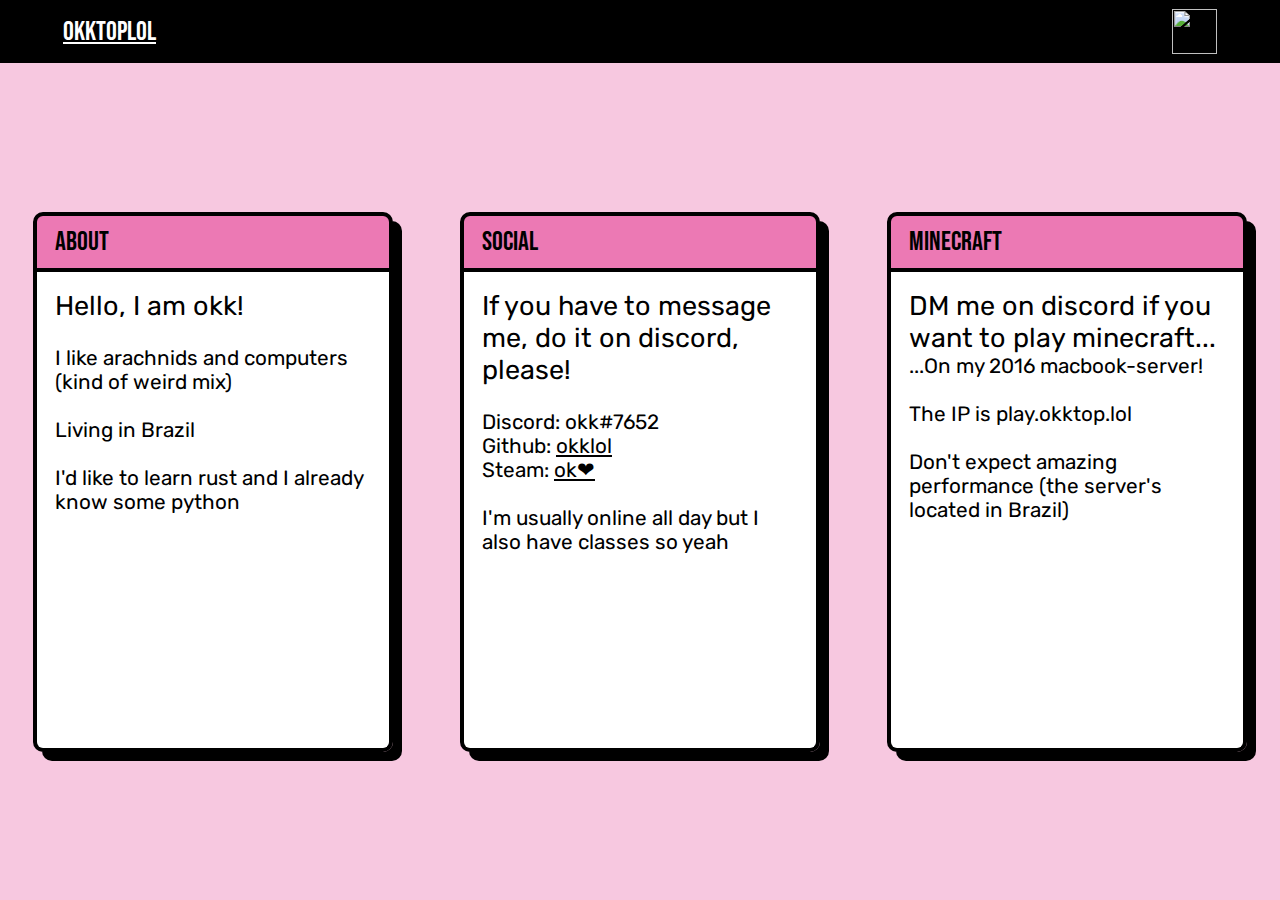
==== index.html @ e203a888 "Add files via upload" ====
<html lang="en">
<head>
    <meta charset="UTF-8">
    <meta http-equiv="X-UA-Compatible" content="IE=edge">
    <meta name="viewport" content="width=device-width, initial-scale=1.0">
    <link id="theme" rel="stylesheet" type="text/css" href="./styles.css" />
    <title>okktoplol</title>
</head>
<body>
    <div class="nav">
        <a href="index.html" class="bebas logo">okktoplol</a>
        <img class="logo-img" src="https://www.pinclipart.com/picdir/big/529-5290718_white-heart-icon-vector-png-clipart.png">
    </div>
    <div class="cards">
        <div>
            <div class="title bebas">
                about
            </div>
            <div class="card-content">
                <div class="card-text">
                    <span class="text-highlight">Hello, I am okk!</span><br><br>
                    I like arachnids and computers (kind of weird mix)<br><br>
                    Living in Brazil<br><br>
                    I'd like to learn rust and I already know some python<br><br>
                </div>
            </div>
        </div>
        <div>
            <div class="title bebas">
                social
            </div>
            <div class="card-content">
                <div class="card-text">
                    <span class="text-highlight">If you have to message me, do it on discord, please!</span><br><br>
                    Discord: okk#7652<br>
                    Github: <a href="https://github.com/okklol" target="_blank" rel="noopener noreferrer">okklol</a><br>
                    Steam: <a href="https://steamcommunity.com/id/oktoplol/" target="_blank" rel="noopener noreferrer">ok❤</a><br><br>

                    I'm usually online all day but I also have classes so yeah
                </div>
            </div>
        </div>
        <div>
            <div class="title bebas">
                minecraft
            </div>
            <div class="card-content">
                <div class="card-text">
                    <span class="text-highlight">DM me on discord if you want to play minecraft...</span><br>
                    ...On my 2016 macbook-server!<br><br>
                    The IP is play.okktop.lol<br><br>
                    Don't expect amazing performance (the server's located in Brazil)<br>

                </div>
            </div>
        </div>
    </div>
</body>
</html>
---- styles.css ----
@import url('https://fonts.googleapis.com/css2?family=Rubik&display=swap');
@import url('https://fonts.googleapis.com/css2?family=Bebas+Neue&display=swap');

:root {
    --black: #000000;
    --pink: #F7C8E0;
    --pink-hotter: hsl(329, 75%, 70%);
    --white: #ffffff;
    --title-height: 6vh;
    --card-height: 60vh;
    --nav-height: 7vh;
}

* {
    margin: 0;
    padding: 0;
    font-family: 'Rubik', sans-serif;
    font-size: 2.3vh;
    background-color: var(--pink);
    color: var(--black);
    overflow-wrap: anywhere;
}

a {
    background-color: inherit;
}

/* GENERIC */

.bebas {
    font-family: 'Bebas Neue', cursive;
    font-size: 3vh;
    background-color: inherit;
}

.text-highlight {
    font-size: 3vh;
    background-color: inherit;
}

/* NAV STYLES */

.nav {
    display: flex;
    align-items: center;
    justify-content: space-between;
    height: var(--nav-height);
    background-color: var(--black);
}

.nav > .logo {
    margin-left: var(--nav-height);
    color: var(--white);
}

.nav > .logo-img {
    margin-right: var(--nav-height);
    background-color: inherit;
    aspect-ratio: 1/1;
    width: 5vh;
}

/* CARDS STYLES */

.cards {
    display: flex;
    align-items: center;
    justify-content: space-around;
    height: calc(100vh - var(--nav-height));
}

.cards > * {
    display: flex;
    flex-direction: column;
    aspect-ratio: 2/3;
    height: var(--card-height);
    border-radius: 10px;
    transition: linear 0.2s;
    box-shadow: 1vh 1vh var(--black); 
}

.cards > *:nth-child(1):hover {
    transform: rotate(1deg) scale(1.06);
}

.cards > *:nth-child(2):hover {
    transform: rotate(-0.5deg) scale(1.07);
}

.cards > *:nth-child(3):hover {
    transform: rotate(1.5deg) scale(1.04);
}

.title {
    border: 0.5vh solid var(--black);
    display: flex;
    border-radius: 10px 10px 0 0;
    align-items: center;
    padding-left: 2vh;
    height: var(--title-height);
    background-color: var(--pink-hotter);
}

.card-content {
    border: solid var(--black);
    border-width: 0 0.5vh 0.5vh 0.5vh;
    height: calc(var(--card-height) - var(--title-height));
    background-color: var(--white);
    border-radius: 0 0 10px 10px;
}

.card-text {
    height: calc(((var(--card-height) - var(--title-height) - 2vh)/2));
    background-color: inherit;
    margin: 2vh;
}


@media only screen and (max-width: 1125px) {
    .cards {
        margin-top: 2vh;
        flex-direction: column;
        justify-content: space-between;
    }

    .cards > * {
        margin-top: 2vh;
    }

    .cards > *:nth-child(1):hover {
        transform: none;
    }
    
    .cards > *:nth-child(2):hover {
        transform: none;
    }
    
    .cards > *:nth-child(3):hover {
        transform: none;
    }

    .cards > *:nth-child(3) {
        margin-bottom: 2vh;
    }
}
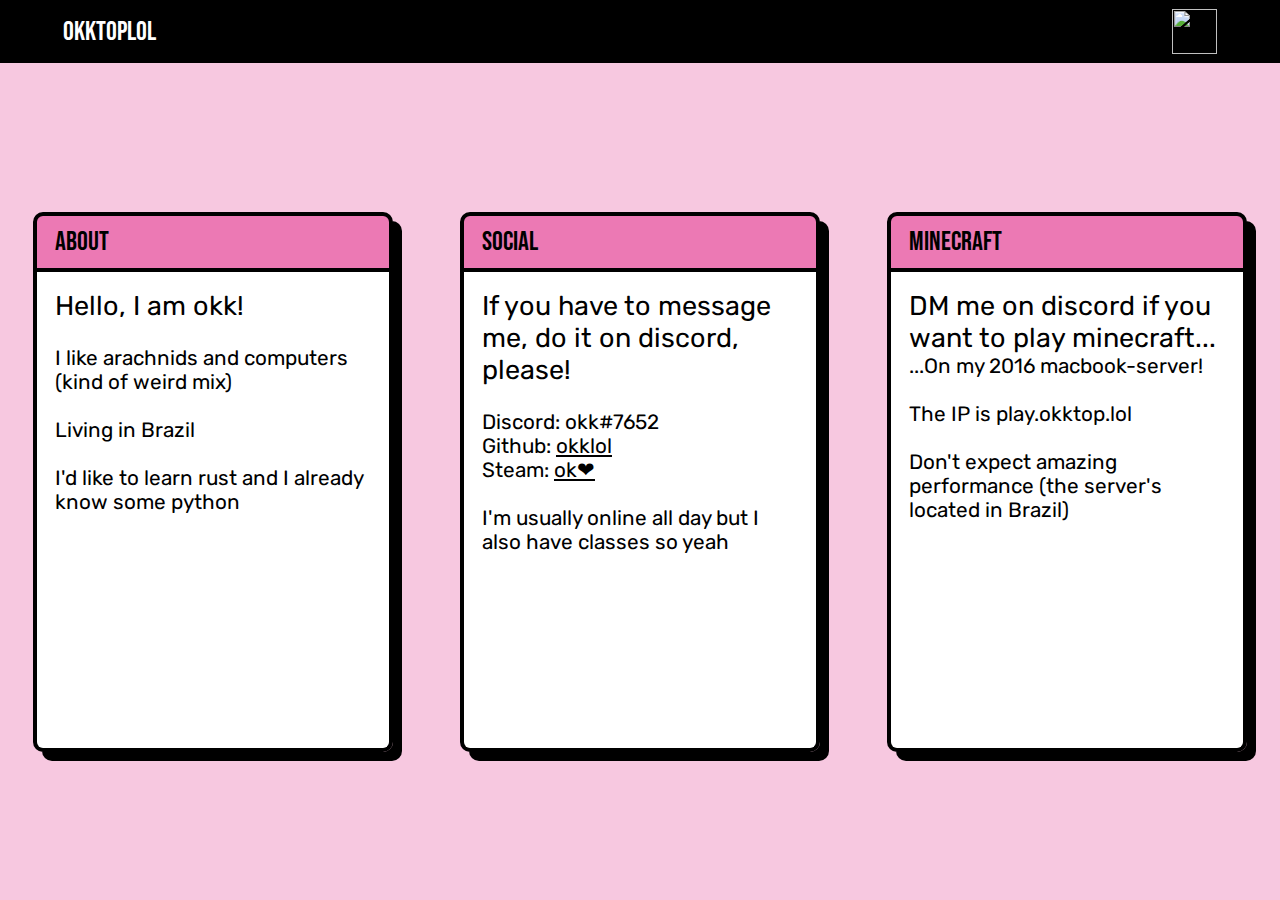
==== commit 46111ae8: "Update index.html" ====
--- a/index.html
+++ b/index.html
@@ -8,7 +8,7 @@
 </head>
 <body>
     <div class="nav">
-        <a href="index.html" class="bebas logo">okktoplol</a>
+        <p class="bebas logo">okktoplol</p>
         <img class="logo-img" src="https://www.pinclipart.com/picdir/big/529-5290718_white-heart-icon-vector-png-clipart.png">
     </div>
     <div class="cards">
@@ -56,4 +56,4 @@
         </div>
     </div>
 </body>
-</html>+</html>
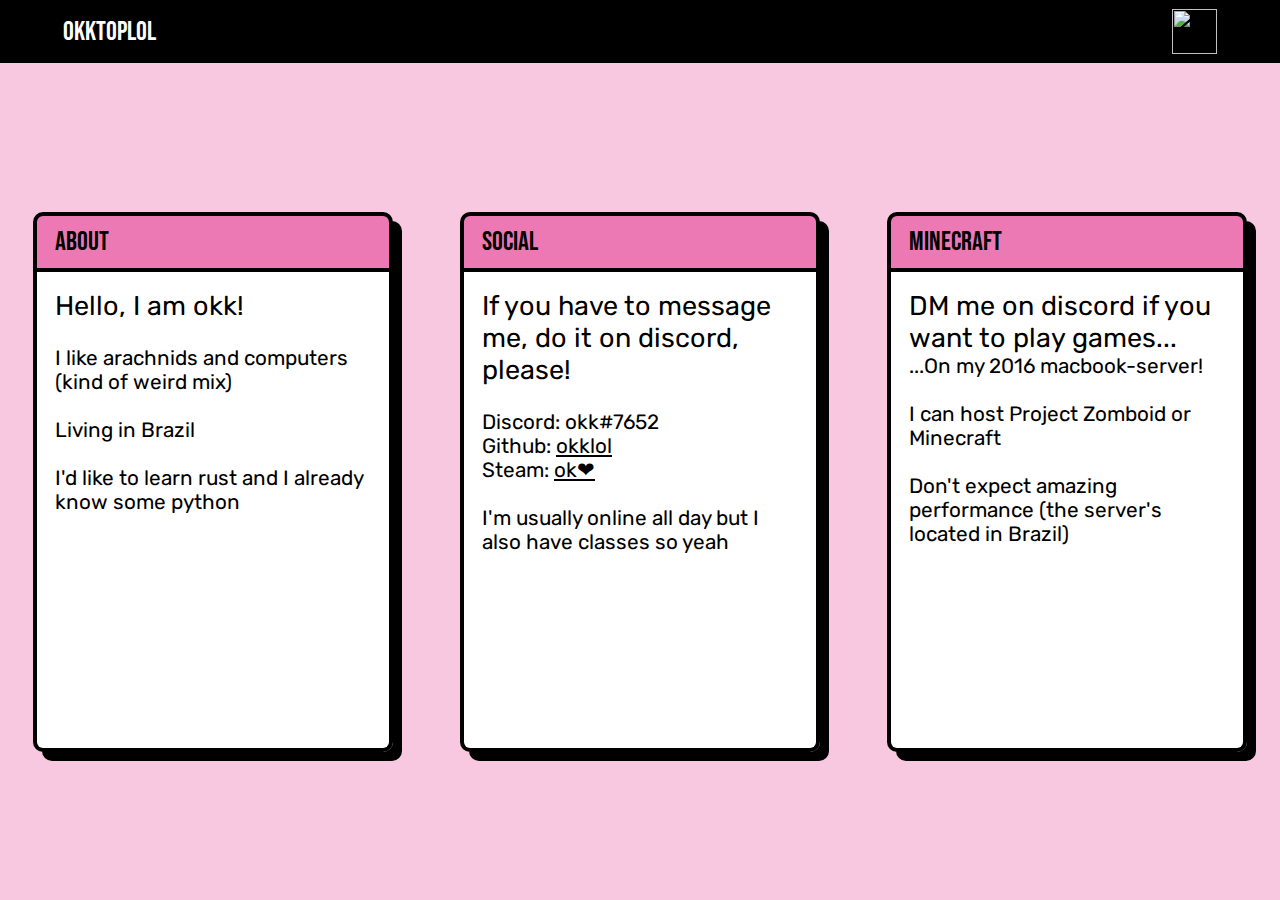
==== commit 76b58484: "1" ====
--- a/index.html
+++ b/index.html
@@ -46,9 +46,9 @@
             </div>
             <div class="card-content">
                 <div class="card-text">
-                    <span class="text-highlight">DM me on discord if you want to play minecraft...</span><br>
+                    <span class="text-highlight">DM me on discord if you want to play games...</span><br>
                     ...On my 2016 macbook-server!<br><br>
-                    The IP is play.okktop.lol<br><br>
+                    I can host Project Zomboid or Minecraft<br><br>
                     Don't expect amazing performance (the server's located in Brazil)<br>
 
                 </div>
